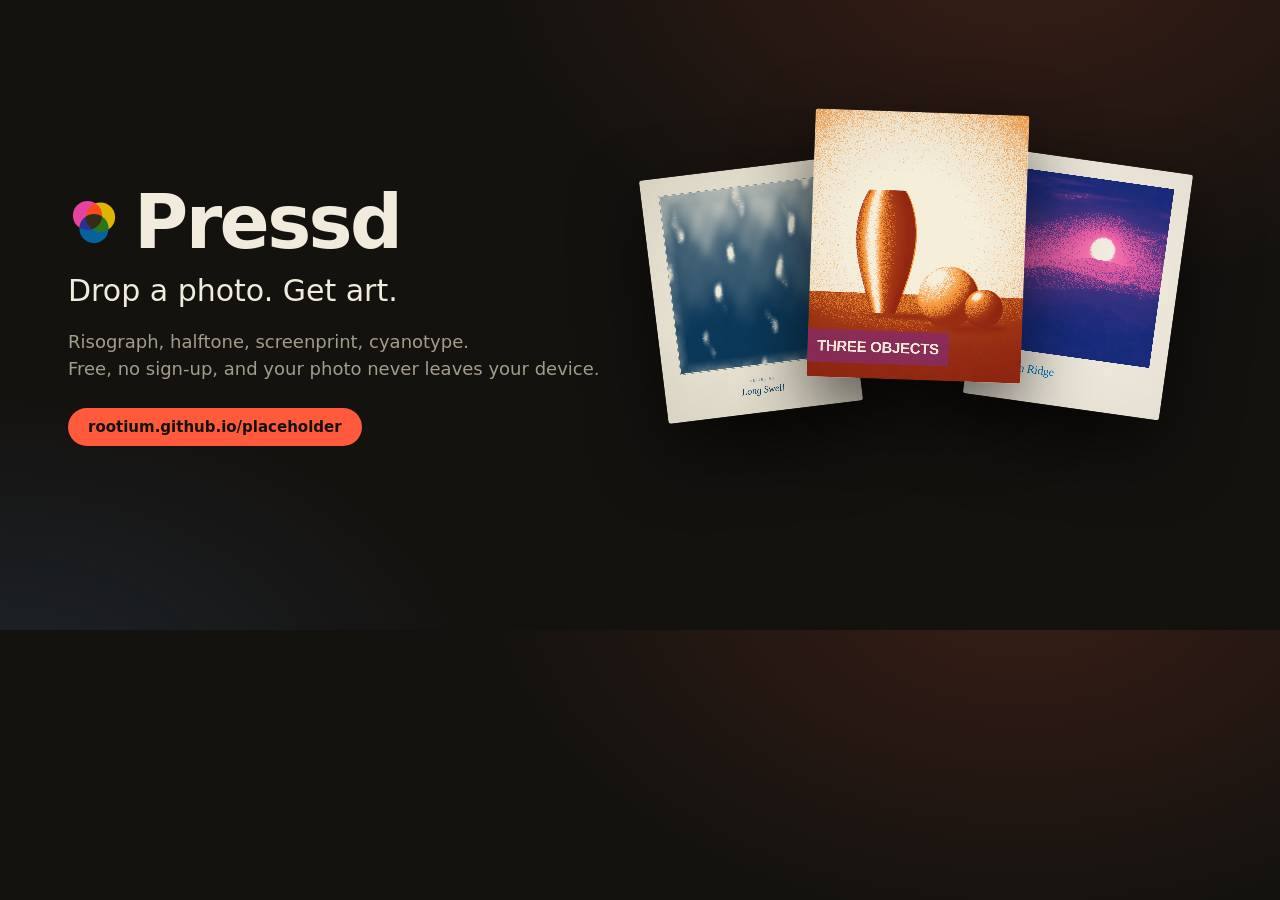
==== tools/promo.html @ 83bb92df "Pressd v1.0.0 — turn a photo into a print A static, dependency-free web app that turns any photo int" ====
<!doctype html>
<html lang="en">
<head>
<meta charset="utf-8">
<title>Pressd — promo art</title>
<style>
  * { box-sizing: border-box; margin: 0; }
  body {
    background: #14120f;
    color: #f1ebdd;
    font-family: system-ui, -apple-system, "Segoe UI", Roboto, sans-serif;
    overflow: hidden;
    background-image:
      radial-gradient(900px 600px at 80% -10%, rgba(255,90,60,.16), transparent 60%),
      radial-gradient(800px 500px at 0% 110%, rgba(91,141,214,.14), transparent 60%);
  }
  .og { width: 1200px; height: 630px; display: grid; grid-template-columns: 1fr 1fr;
        align-items: center; padding: 0 0 0 68px; gap: 10px; }
  .words h1 { font-size: 74px; letter-spacing: -.035em; font-weight: 800; line-height: 1; }
  .words p.tag { font-size: 30px; color: #f1ebdd; margin-top: 14px; font-weight: 500; }
  .words p.sub { font-size: 18px; color: #a49c8b; margin-top: 20px; line-height: 1.5; }
  .mark { display: flex; align-items: center; gap: 14px; }
  .pill { display: inline-block; margin-top: 26px; font-size: 15px; color: #14120f;
          background: #ff5a3c; padding: 10px 20px; border-radius: 999px; font-weight: 700; }
  .fan { position: relative; height: 100%; }
  .fan canvas { position: absolute; border-radius: 3px;
                box-shadow: 0 30px 70px rgba(0,0,0,.6); }

  .strip { width: 1600px; height: 560px; display: flex; align-items: center;
           justify-content: center; gap: 26px; padding: 0 40px; }
  .strip figure { text-align: center; }
  .strip canvas { border-radius: 3px; box-shadow: 0 22px 50px rgba(0,0,0,.55); display: block; }
  .strip figcaption { margin-top: 14px; font-size: 14px; color: #a49c8b;
                      font-family: ui-monospace, Menlo, monospace;
                      letter-spacing: .14em; text-transform: uppercase; }
</style>
</head>
<body>
<div id="root"></div>

<script type="module">
import { PRESET_BY_ID } from '../js/presets.js';
import { renderPoster } from '../js/render/pipeline.js';
import { defaults, adoptPreset } from '../js/state.js';

const mode = new URLSearchParams(location.search).get('mode') || 'og';
const root = document.getElementById('root');

const loadImage = (src) => new Promise((res, rej) => {
  const i = new Image();
  i.onload = () => res(i);
  i.onerror = rej;
  i.src = src;
});

function poster({ image, presetId, layout, size, text, longEdge }) {
  const preset = PRESET_BY_ID[presetId];
  const settings = adoptPreset(defaults(), presetId);
  settings.layout = layout;
  settings.size = size;
  const canvas = renderPoster({ image, preset, settings, text, longEdge });
  const c = document.createElement('canvas');
  c.width = canvas.width;
  c.height = canvas.height;
  c.getContext('2d').drawImage(canvas, 0, 0);
  return c;
}

const still = await loadImage('../assets/samples/still-life.png');
const ridge = await loadImage('../assets/samples/ridge.png');
const waves = await loadImage('../assets/samples/waves.png');
const city = await loadImage('../assets/samples/city.png');

if (mode === 'og') {
  root.innerHTML = `
    <div class="og">
      <div class="words">
        <div class="mark"><img src="../assets/logo.svg" width="52" height="52" alt=""><h1>Pressd</h1></div>
        <p class="tag">Drop a photo. Get art.</p>
        <p class="sub">Risograph, halftone, screenprint, cyanotype.<br>Free, no sign-up, and your photo never leaves your device.</p>
        <span class="pill">rootium.github.io/placeholder</span>
      </div>
      <div class="fan" id="fan"></div>
    </div>`;
  const fan = document.getElementById('fan');
  const specs = [
    { image: waves, presetId: 'cyanotype', layout: 'museum', text: { title: 'Long Swell', subtitle: 'Series 03' },
      css: 'left:14px; top:168px; transform:rotate(-7deg); width:196px;' },
    { image: still, presetId: 'riso-sun', layout: 'zine', text: { title: 'Three Objects' },
      css: 'left:172px; top:112px; transform:rotate(2deg); width:214px; z-index:2;' },
    { image: ridge, presetId: 'riso-pink', layout: 'gallery', text: { title: 'Northern Ridge', subtitle: 'Series 01' },
      css: 'left:340px; top:160px; transform:rotate(8deg); width:198px;' },
  ];
  for (const s of specs) {
    const c = poster({ ...s, size: 'portrait', longEdge: 900 });
    c.style.cssText = s.css;
    fan.append(c);
  }
} else {
  const specs = [
    { image: ridge, presetId: 'riso-pink', layout: 'gallery', label: 'Riso Pink',
      text: { title: 'Northern Ridge', subtitle: 'Series 01' } },
    { image: still, presetId: 'newsprint', layout: 'swiss', label: 'Newsprint',
      text: { title: 'Three Objects', subtitle: 'Series 04', caption: 'Edition of 50' } },
    { image: city, presetId: 'blueprint', layout: 'index', label: 'Blueprint',
      text: { title: 'Nine Til Late', subtitle: 'Series 02' } },
    { image: waves, presetId: 'screenprint', layout: 'museum', label: 'Screenprint',
      text: { title: 'Long Swell', subtitle: 'Series 03' } },
    { image: still, presetId: 'engraving', layout: 'zine', label: 'Engraving',
      text: { title: 'Three Objects' } },
  ];
  const strip = document.createElement('div');
  strip.className = 'strip';
  for (const s of specs) {
    const fig = document.createElement('figure');
    const c = poster({ ...s, size: 'portrait', longEdge: 880 });
    c.style.width = '250px';
    const cap = document.createElement('figcaption');
    cap.textContent = s.label;
    fig.append(c, cap);
    strip.append(fig);
  }
  root.append(strip);
}
document.body.dataset.done = '1';
</script>
</body>
</html>
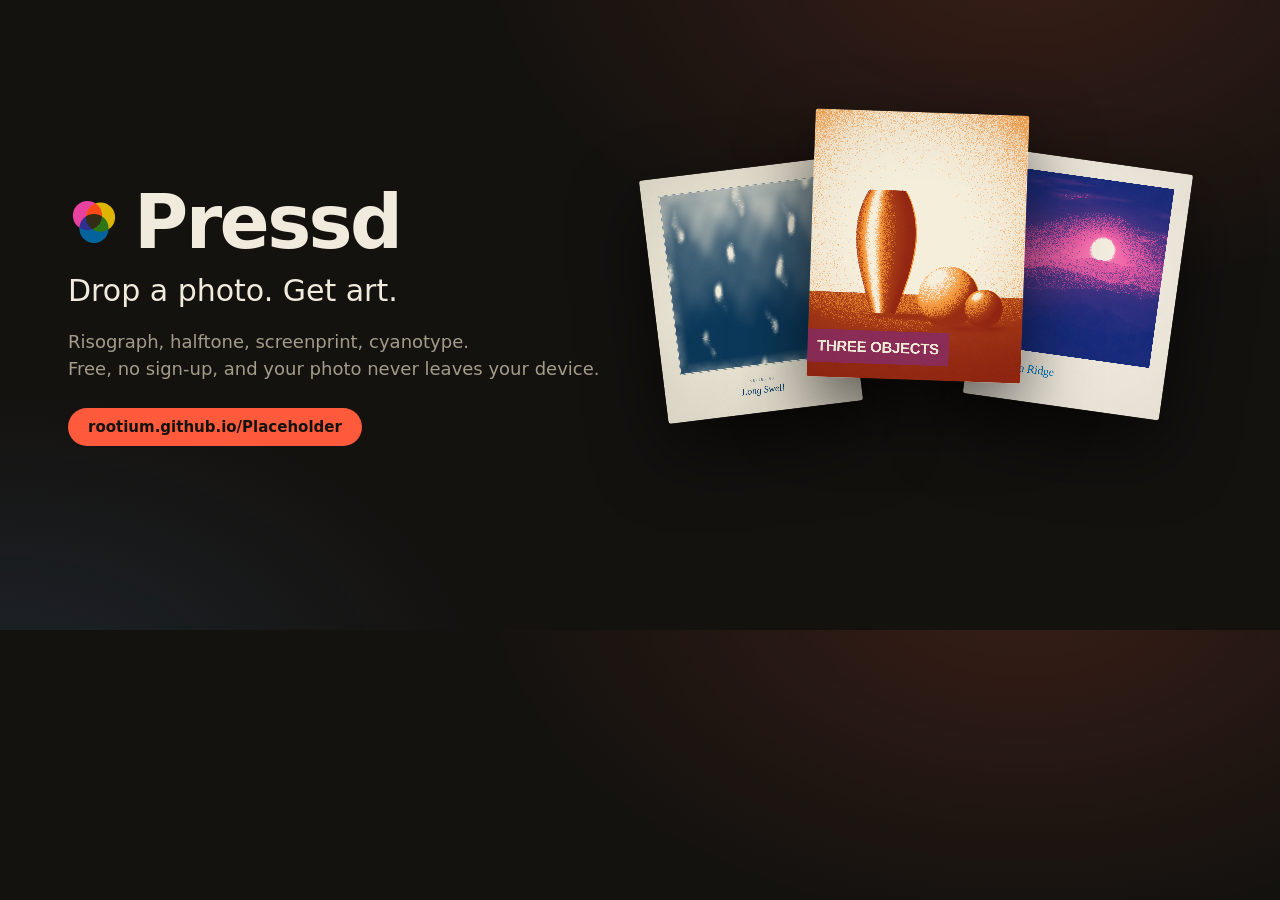
==== commit c37ca5cb: "Use the repository's real casing in published URLs GitHub Pages paths are case sensitive and the rep" ====
--- a/tools/promo.html
+++ b/tools/promo.html
@@ -78,7 +78,7 @@
         <div class="mark"><img src="../assets/logo.svg" width="52" height="52" alt=""><h1>Pressd</h1></div>
         <p class="tag">Drop a photo. Get art.</p>
         <p class="sub">Risograph, halftone, screenprint, cyanotype.<br>Free, no sign-up, and your photo never leaves your device.</p>
-        <span class="pill">rootium.github.io/placeholder</span>
+        <span class="pill">rootium.github.io/Placeholder</span>
       </div>
       <div class="fan" id="fan"></div>
     </div>`;
